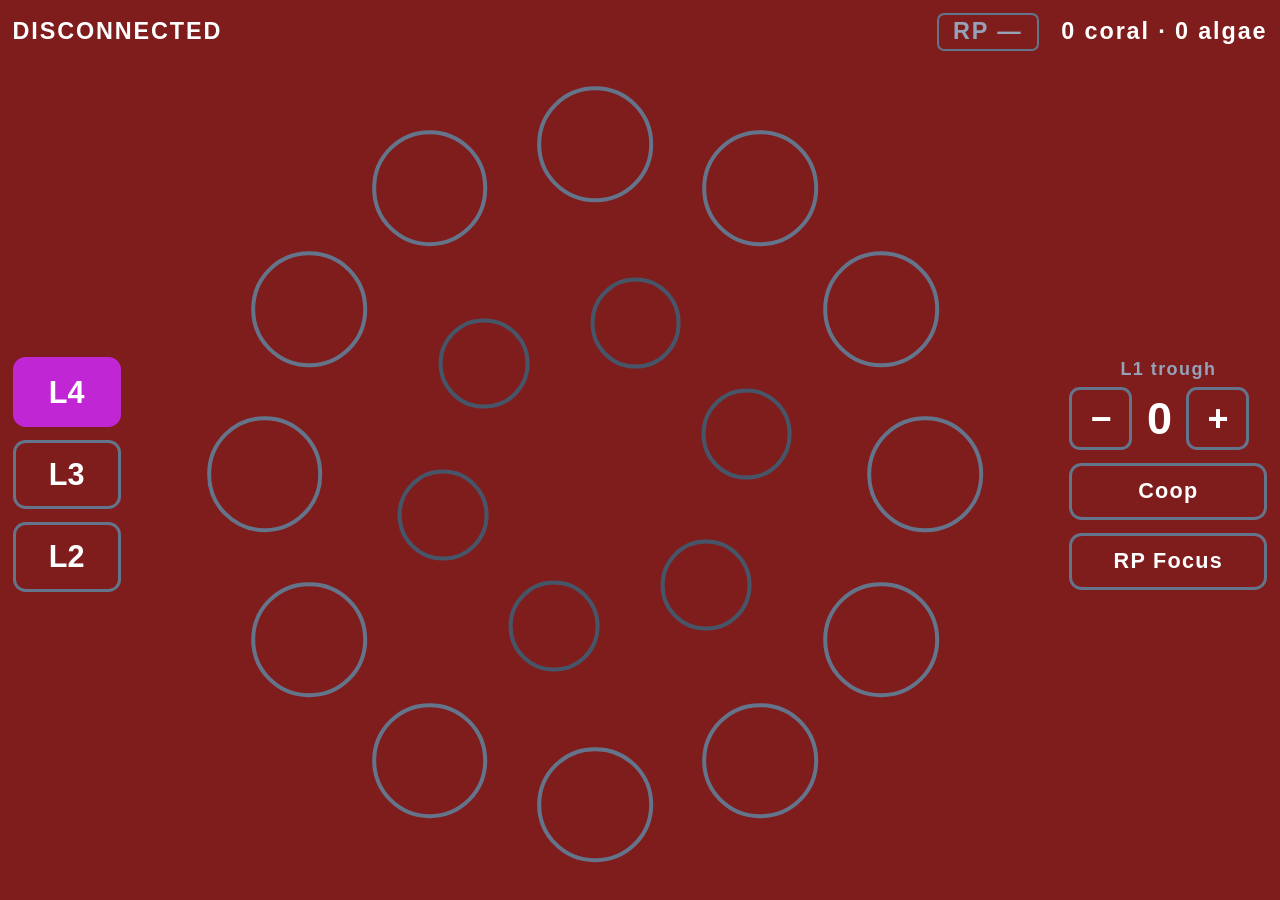
==== src/main/deploy/reefscape/index.html @ c66ff97c "wip: chargedup/deepspace/reefscape observers Co-Authored-By: Claude Sonnet 5 <noreply@anthropic.com>" ====
<!--
  Reefscape (2025) dashboard web app -- served off the RoboRIO by DashboardBridge.startWebServer(),
  paired with frc.robot.subsystems.reefscapeobserver.ReefscapeObserver. NT4.js / msgpack.js are
  vendored verbatim from FRC 6328 (Mechanical-Advantage) and need no changes.

  The reef: pick a level (L4 / L3 / L2), tap a branch to toggle coral on that level, tap an algae
  marker to toggle algae. L1 (trough) is a count on the right, with coop / RP-focus toggles. The
  robot reports IS_ELIMS and RP-complete back read-only and can override coop / rp_focus. index.js
  generates the 12 branches + 6 algae; keep the topic names in sync with ReefscapeObserver.java.
-->
<html>
  <head>
    <meta charset="UTF-8" />
    <meta
      name="viewport"
      content="width=device-width, initial-scale=1.0, maximum-scale=1.0, user-scalable=no"
    />
    <link rel="stylesheet" href="index.css" />
    <script src="index.js" type="module"></script>
    <title>Reefscape &mdash; FRC 4143</title>
  </head>
  <body>
    <div class="status-bar">
      <span class="status-label"></span>
      <span class="readouts">
        <span class="elims" hidden>ELIMS</span>
        <span class="rp">RP &mdash;</span>
        <span class="coral-count">0 coral</span>
      </span>
    </div>

    <div class="main">
      <div class="levels">
        <button class="level" data-level="l4">L4</button>
        <button class="level" data-level="l3">L3</button>
        <button class="level" data-level="l2">L2</button>
      </div>

      <div class="reef"></div>

      <div class="side">
        <div class="l1">
          <div class="l1-label">L1 trough</div>
          <div class="l1-counter">
            <button class="l1-minus">&minus;</button>
            <span class="l1-value">0</span>
            <button class="l1-plus">+</button>
          </div>
        </div>
        <button class="toggle coop">Coop</button>
        <button class="toggle rp-focus">RP Focus</button>
      </div>
    </div>
  </body>
</html>
---- src/main/deploy/reefscape/index.css ----
/*
  Reefscape (2025) dashboard styling -- intentionally plain.
  Level selector | reef (12 branches + 6 algae around a circle) | L1 counter + toggles.
  Sizes in vh/vw so it scales to the tablet it is opened on.
*/

* {
  box-sizing: border-box;
}

body {
  margin: 0;
  padding: 1.4vh;
  height: 100vh;
  display: flex;
  flex-direction: column;
  gap: 1.2vh;
  overflow: hidden;
  overscroll-behavior: none;
  font-family: Helvetica, Arial, sans-serif;
  user-select: none;
  -webkit-user-select: none;
  cursor: default;
  color: #fff;

  /* Show the disconnected state until index.js proves otherwise. */
  background-color: #7f1d1d;
}

body.connected {
  background-color: #1e293b;
}

/* ***** STATUS BAR ***** */

.status-bar {
  flex: none;
  display: flex;
  align-items: center;
  justify-content: space-between;
  font-size: 2.6vh;
  font-weight: bold;
  letter-spacing: 0.08em;
}

.status-label::after {
  content: "DISCONNECTED";
}
body.connected .status-label::after {
  content: "CONNECTED";
}

.readouts {
  display: flex;
  align-items: center;
  gap: 2.5vh;
}

.coral-count {
  font-variant-numeric: tabular-nums;
}

.elims {
  padding: 0.4vh 1.6vh;
  border-radius: 0.8vh;
  background: #ef4444;
}

.rp {
  padding: 0.4vh 1.6vh;
  border-radius: 0.8vh;
  border: 0.3vh solid #64748b;
  color: #94a3b8;
}
.rp.met {
  border-color: #22c55e;
  background: #22c55e;
  color: #0b1120;
}

/* ***** MAIN: levels | reef | side ***** */

.main {
  flex: 1;
  min-height: 0;
  display: flex;
  gap: 2vh;
}

.levels,
.side {
  flex: none;
  display: flex;
  flex-direction: column;
  gap: 1.4vh;
  justify-content: center;
}

.level {
  font: inherit;
  font-size: 3.4vh;
  font-weight: 700;
  color: #fff;
  width: 12vh;
  padding: 1.6vh 0;
  border-radius: 1.4vh;
  border: 0.4vh solid #64748b;
  background: transparent;
}
.level.active {
  background: #c026d3;
  border-color: #c026d3;
}

/* ***** REEF ***** */

/* the reef must be a true square (branches are circles), so size it off the smaller dimension:
   height fills .main, width follows the ratio, max-width clamps and aspect-ratio recomputes. */
.reef {
  flex: 0 1 auto;
  height: 100%;
  aspect-ratio: 1;
  max-width: 100%;
  position: relative;
  margin: 0 auto;
}

.branch,
.algae {
  position: absolute;
  transform: translate(-50%, -50%);
  border-radius: 50%;
  aspect-ratio: 1;
}

.branch {
  width: 14%;
  border: 0.5vh solid #64748b;
  background: transparent;
}
.branch.on {
  background: #c026d3; /* coral scored on the selected level */
  border-color: #d946ef;
}

.algae {
  width: 11%;
  border: 0.5vh solid #475569;
  background: transparent;
}
.algae.on {
  background: #0891b2;
  border-color: #22d3ee;
}

/* ***** SIDE: L1 counter + toggles ***** */

.l1 {
  text-align: center;
}
.l1-label {
  font-size: 2vh;
  font-weight: 700;
  letter-spacing: 0.08em;
  color: #94a3b8;
  margin-bottom: 0.8vh;
}
.l1-counter {
  display: flex;
  align-items: center;
  gap: 1vh;
}
.l1-counter button {
  font: inherit;
  font-size: 4vh;
  font-weight: 700;
  color: #fff;
  width: 7vh;
  height: 7vh;
  border-radius: 1.2vh;
  border: 0.4vh solid #64748b;
  background: transparent;
}
.l1-value {
  font-size: 5vh;
  font-weight: 700;
  min-width: 4vh;
  text-align: center;
  font-variant-numeric: tabular-nums;
}

.toggle {
  font: inherit;
  font-size: 2.4vh;
  font-weight: 700;
  letter-spacing: 0.06em;
  color: #fff;
  width: 22vh;
  padding: 1.4vh 0;
  border-radius: 1.4vh;
  border: 0.4vh solid #64748b;
  background: transparent;
}
.toggle.active {
  background: #22c55e;
  border-color: #22c55e;
  color: #0b1120;
}
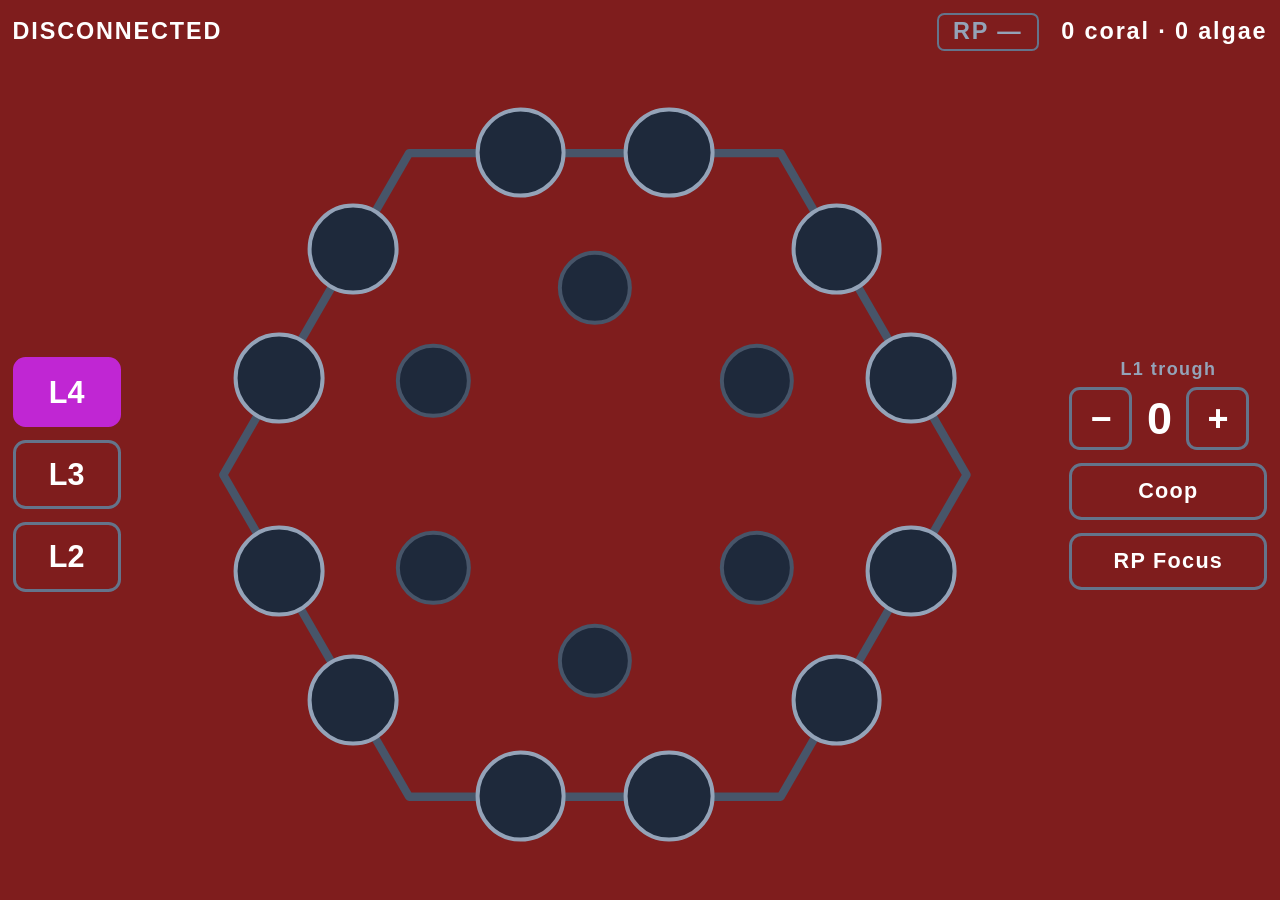
==== commit 4f539bf1: "Reefscape observer: draw the reef as a hexagon The reef was a plain ring of 12 circles. Make it a fl" ====
--- a/src/main/deploy/reefscape/index.html
+++ b/src/main/deploy/reefscape/index.html
@@ -36,7 +36,7 @@
         <button class="level" data-level="l2">L2</button>
       </div>
 
-      <div class="reef"></div>
+      <div class="reef"><div class="reef-inner"></div></div>
 
       <div class="side">
         <div class="l1">
--- a/src/main/deploy/reefscape/index.css
+++ b/src/main/deploy/reefscape/index.css
@@ -116,13 +116,35 @@
 
 /* the reef must be a true square (branches are circles), so size it off the smaller dimension:
    height fills .main, width follows the ratio, max-width clamps and aspect-ratio recomputes. */
+/* .reef fills the middle of .main and centres the square .reef-inner inside it. */
 .reef {
-  flex: 0 1 auto;
+  flex: 1 1 0;
+  min-width: 0;
+  display: flex;
+  align-items: center;
+  justify-content: center;
+}
+
+.reef-inner {
   height: 100%;
   aspect-ratio: 1;
   max-width: 100%;
   position: relative;
-  margin: 0 auto;
+}
+
+/* the hexagon outline -- the 6 reef faces */
+.reef-outline {
+  position: absolute;
+  inset: 0;
+  width: 100%;
+  height: 100%;
+  overflow: visible;
+}
+.reef-outline polygon {
+  fill: none;
+  stroke: #475569;
+  stroke-width: 1;
+  stroke-linejoin: round;
 }
 
 .branch,
@@ -134,9 +156,9 @@
 }
 
 .branch {
-  width: 14%;
-  border: 0.5vh solid #64748b;
-  background: transparent;
+  width: 11%;
+  border: 0.5vh solid #94a3b8;
+  background: #1e293b; /* opaque so it reads as sitting on the face line */
 }
 .branch.on {
   background: #c026d3; /* coral scored on the selected level */
@@ -144,9 +166,9 @@
 }
 
 .algae {
-  width: 11%;
+  width: 9%;
   border: 0.5vh solid #475569;
-  background: transparent;
+  background: #1e293b;
 }
 .algae.on {
   background: #0891b2;
